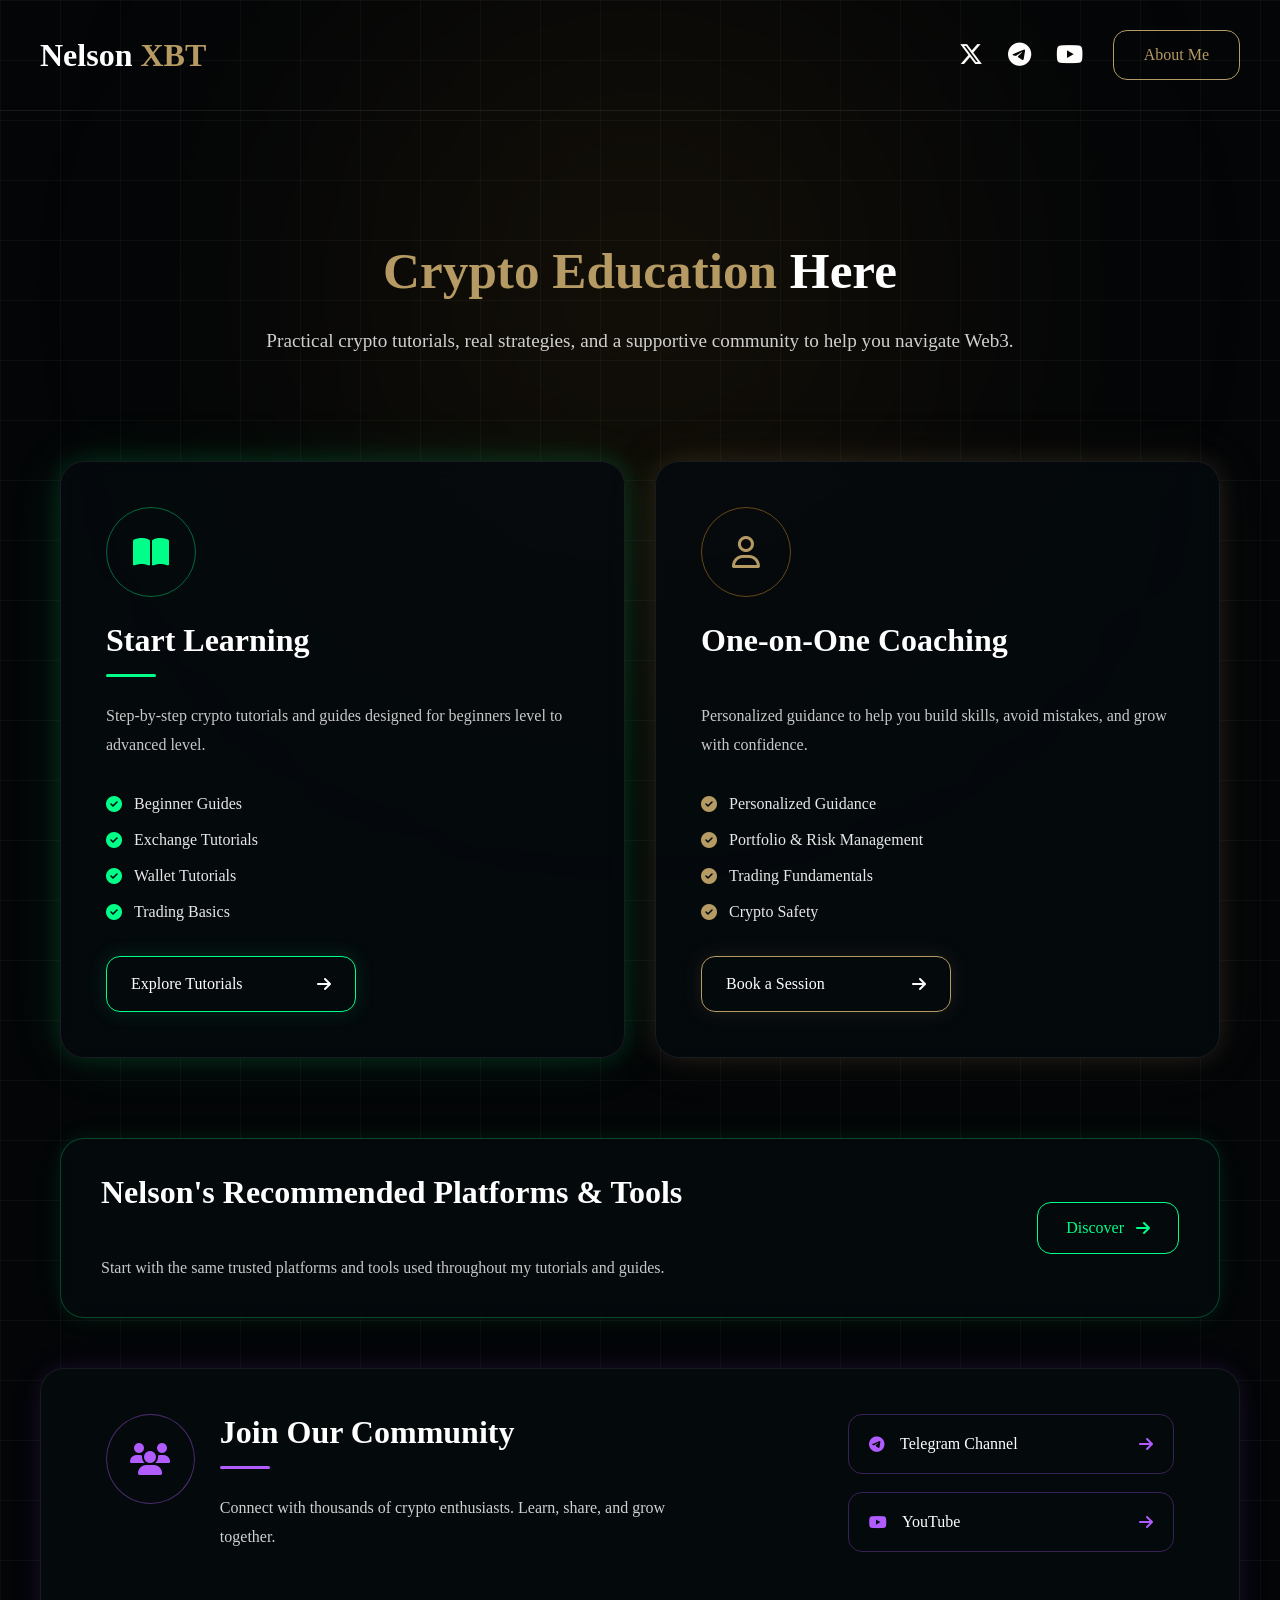
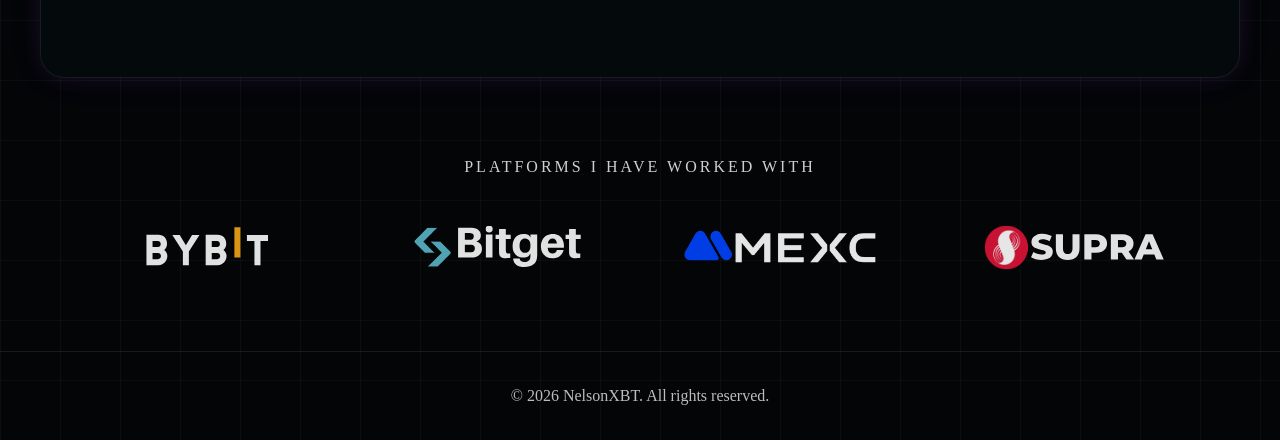
==== index.html @ bdee30c9 "Added recommended Platforms & Tools section" ====
<!DOCTYPE html>
<html lang="en">
<head>
    <meta charset="UTF-8">
    <meta name="viewport" content="width=device-width, initial-scale=1.0">
    <title>NelsonXBT</title>

    <!-- CSS -->
    <link rel="stylesheet" href="style.css">

    <!-- Font Awesome -->
    <link rel="stylesheet"
        href="https://cdnjs.cloudflare.com/ajax/libs/font-awesome/6.5.2/css/all.min.css">
</head>
<body>

    <!-- =========================
         HEADER
    ========================== -->
    <header class="header">

        <a href="index.html"><div class="logo">
            <span class="white">Nelson</span>
            <span class="gold">XBT</span>
        </div> 
    </a>

        <div class="header-right">

            <div class="social-icons">
                <a href="https://x.com/nelson_xbt" target="_blank"><i class="fa-brands fa-x-twitter"></i></a>
                <a href="Https://t.me/NelsonXBT" target="_blank"><i class="fa-brands fa-telegram"></i></a>
                <a href="https://www.youtube.com/@NelsonXBT" target="_blank"><i class="fa-brands fa-youtube"></i></a>
                <!-- <a href="#"><i class="fa-brands fa-discord"></i></a> -->
            </div>

            <a href="about.html" class="about-btn">About Me</a>

        </div>

    </header>



    <!-- =========================
         HERO SECTION
    ========================== -->
    <section class="hero">

        <div class="hero-content">

            <h1>
                <span class="gold">Crypto Education</span>
                <span class="white">Here</span>
            </h1>

            <p>
                Practical crypto tutorials, real strategies, and a supportive
                community to help you navigate Web3.
            </p>

        </div>

    </section>



    <!-- =========================
         FEATURES SECTION
    ========================== -->
    <section class="features">

        <!-- Learning Card -->
        <div class="feature-card learning-card">

            <div class="card-icon">
                <i class="fa-solid fa-book-open"></i>
            </div>

            <h2>Start Learning </h2>

            <div class="line green"></div>

            <p>
                Step-by-step crypto tutorials and guides designed for beginners level
                to advanced level.
            </p>

            <ul>

                <li>
                    <i class="fa-solid fa-circle-check"></i>
                    Beginner Guides
                </li>

                <li>
                    <i class="fa-solid fa-circle-check"></i>
                    Exchange Tutorials
                </li>

                <li>
                    <i class="fa-solid fa-circle-check"></i>
                    Wallet Tutorials
                </li>

                <li>
                    <i class="fa-solid fa-circle-check"></i>
                    Trading Basics
                </li>

            </ul>

            <a href="tutorials.html" class="card-btn green-btn">
                Explore Tutorials
                <i class="fa-solid fa-arrow-right"></i>
            </a>

        </div>



        <!-- Coaching Card -->
        <div class="feature-card coaching-card">

            <div class="card-icon">
                <i class="fa-regular fa-user"></i>
            </div>

            <h2>One-on-One Coaching</h2>

            <div class="line gold"></div>

            <p>
                Personalized guidance to help you build skills,
                avoid mistakes, and grow with confidence.
            </p>

            <ul>

                <li>
                    <i class="fa-solid fa-circle-check"></i>
                    Personalized Guidance
                </li>

                <li>
                    <i class="fa-solid fa-circle-check"></i>
                    Portfolio & Risk Management
                </li>

                <li>
                    <i class="fa-solid fa-circle-check"></i>
                    Trading Fundamentals
                </li>

                <li>
                    <i class="fa-solid fa-circle-check"></i>
                    Crypto Safety
                </li>

            </ul>

            <a href="coaching.html" class="card-btn gold-btn">
                Book a Session
                <i class="fa-solid fa-arrow-right"></i>
            </a>

        </div>

    </section>



<!-- =========================
     RECOMMENDED TOOLS
========================= -->

<section class="recommended-tools">

    <div class="tools-content">

        <div class="tools-text">

            <h2>Nelson's Recommended Platforms & Tools</h2>

            <div class="line gold-line"></div>

            <p>
                Start with the same trusted platforms and tools
                used throughout my tutorials and guides.
            </p>

        </div>

        <a href="#" class="tools-btn">
            Discover
            <i class="fa-solid fa-arrow-right"></i>
        </a>

    </div>

</section>




    <!-- =========================
         COMMUNITY SECTION
    ========================== -->
    <section class="community">

        <div class="community-left">

            <div class="community-icon">
                <i class="fa-solid fa-users"></i>
            </div>

            <div>

                <h2>Join Our Community</h2>

                <div class="line purple"></div>

                <p>
                    Connect with thousands of crypto enthusiasts.
                    Learn, share, and grow together.
                </p>

            </div>

        </div>



        <div class="community-links">

            <a href="https://t.me/NelsonxbtSpace" target="_blank" class="community-link">
                <span>
                    <i class="fa-brands fa-telegram"></i>
                    Telegram Channel
                </span>
                <i class="fa-solid fa-arrow-right"></i>
            </a>

            <!-- <a href="https://t.me/Nelsonxbt_Chatgroup" target="_blank" class="community-link">
                <span>
                    <i class="fa-brands fa-telegram"></i>
                    Telegram Group
                </span>
                <i class="fa-solid fa-arrow-right"></i>
            </a> -->

            <a href="https://www.youtube.com/@NelsonXBT" target="_blank" class="community-link">
                <span>
                    <i class="fa-brands fa-youtube"></i>
                    YouTube
                </span>
                <i class="fa-solid fa-arrow-right"></i>
            </a>

        </div>

    </section>



    <!-- =========================
         PARTNERS SECTION
    ========================== -->
    <section class="partners">

        <div class="partners-title">
            Platforms I Have Worked With
        </div>

        <div class="partners-logos">

            <img src="assets/partner_logos/Bybit.svg" alt="Bybit">

            <img src="assets/partner_logos/Bitget.svg" alt="Bitget">

            <img src="assets/partner_logos/Mexc.svg" alt="MEXC">

            <img src="assets/partner_logos/Supra.svg" alt="Supra">

        </div>

    </section>



    <!-- =========================
         FOOTER
    ========================== -->
    <footer class="footer">

        <p>
            © 2026 NelsonXBT. All rights reserved.
        </p>

    </footer>

</body>
</html>
---- style.css ----
/* =========================
   GOOGLE FONT
========================= */

@import url('https://fonts.googleapis.com/css2?family=Inter:wght@300;400;500;600;700;800;900&display=swap');


/* =========================
   RESET
========================= */

*{
    margin:0;
    padding:0;
    box-sizing:border-box;
}

html{
    scroll-behavior:smooth;
    max-width:100%;
    overflow-x:hidden;
}

body{
    background-color:#030507;
    background-image:
        linear-gradient(rgba(255,255,255,.03) 1px, transparent 1px),
        linear-gradient(90deg, rgba(255,255,255,.03) 1px, transparent 1px);

    background-size:60px 60px;
    overflow-x:hidden;
    color:#ffffff;
}



/* =========================
   VARIABLES
========================= */

:root{

    --gold:#b69a64;
    --green:#00ff88;
    --purple:#b15cff;

    --card-bg:#05090d;
    --border:#1b1f26;

}


/* =========================
   GENERAL
========================= */

a{
    text-decoration:none;
    color:white;
}

ul{
    list-style:none;
}

section{
    width:100%;
}

.line{
    width:50px;
    height:3px;
    margin:15px 0 25px;
    border-radius:100px;
}

.green{
    background:var(--green);
}

/* .gold{
    background:var(--gold);
} */

.purple{
    background:var(--purple);
}


/* =========================
   HEADER
========================= */

.header{

    width:100%;
    max-width:1400px;

    margin:auto;

    display:flex;
    justify-content:space-between;
    align-items:center;

    padding:30px 40px;

    border-bottom:1px solid rgba(255,255,255,.08);
}

.logo{
    font-size:2rem;
    font-weight:800;
}

.logo .white{
    color:white;
}

.logo .gold{
    color:var(--gold);
}

.header-right{

    display:flex;
    align-items:center;
    gap:30px;
}

.social-icons{
    display:flex;
    gap:25px;
}

.social-icons a{
    font-size:1.5rem;
    transition:.3s;
}

.social-icons a:hover{
    color:var(--gold);
}

.about-btn{

    padding:15px 30px;

    border:1px solid var(--gold);

    border-radius:14px;

    color:var(--gold);

    transition:.3s;
}

.about-btn:hover{

    background:var(--gold);
    color:#000;
}


/* =========================
   HERO
========================= */

.hero{

    min-height:350px;

    display:flex;
    align-items:center;
    justify-content:center;

    text-align:center;

    padding:60px 20px 30px;

    position:relative;
}

.hero::before{

    content:"";

    position:absolute;

    width:600px;
    height:600px;

    background:rgba(245,166,35,.08);

    filter:blur(150px);

    border-radius:50%;

    top:50%;
    left:50%;

    transform:translate(-50%,-50%);
    width:600px;
    height:600px;
}

.hero-content{

    max-width:850px;

    position:relative;
    z-index:2;
}



.hero h1{

    font-size:3.2rem;
    font-weight:800;
    line-height:1.1;

    margin-bottom:25px;
}

.hero h1 .gold{
    color:var(--gold);
    background:none;
}

.hero h1 .white{
    color:white;
}

.hero p{

    font-size:1.2rem;
    line-height:1.8;

    color:#d0d0d0;
}


/* =========================
   FEATURES
========================= */

.features{

    max-width:1200px;

    margin:auto;

    display:grid;

    grid-template-columns:1fr 1fr;

    gap:30px;

    padding:0 20px 80px;
}


.feature-card{

    background:rgba(6,10,14,.8);

    border:1px solid rgba(255,255,255,.08);

    border-radius:24px;

    padding:45px;

    backdrop-filter:blur(10px);
}

.learning-card{

    box-shadow:
    0 0 25px rgba(0,255,136,.15),
    0 0 60px rgba(0,255,136,.08);
}

.coaching-card{

    box-shadow:
    0 0 25px rgba(182,154,100,.15),
    0 0 60px rgba(182,154,100,.08);
}

.community{
    box-shadow:
    0 0 20px rgba(177,92,255,.10),
    0 0 40px rgba(177,92,255,.05);
}

.card-icon{

    width:90px;
    height:90px;

    border-radius:50%;

    display:flex;
    justify-content:center;
    align-items:center;

    font-size:2rem;

    margin-bottom:25px;
}

.learning-card .card-icon{

    border:1px solid rgba(0,255,136,.4);
    color:var(--green);
}

.coaching-card .card-icon{

    border:1px solid rgba(245,166,35,.4);
    color:var(--gold);
}

.feature-card h2{

    font-size:2rem;
    margin-bottom:10px;
}

.feature-card p{

    color:#c8c8c8;
    line-height:1.8;
}

.feature-card ul{

    margin:35px 0;
}

.feature-card li{

    margin-bottom:18px;

    display:flex;
    align-items:center;

    gap:12px;

    color:#e8e8e8;
}

.learning-card li i{
    color:var(--green);
}

.coaching-card li i{
    color:var(--gold);
}

.card-btn{

    display:flex;
    justify-content:space-between;
    align-items:center;

    width:250px;

    padding:18px 24px;

    border-radius:14px;

    transition:.3s;
}

.green-btn{

    border:1px solid var(--green);
    box-shadow:
        0 0 20px rgba(0,255,136,.15);
}

.gold-btn{

    border:1px solid var(--gold);
    box-shadow:
        0 0 20px rgba(182,154,100,.15);
}

.card-btn:hover{
    transform:translateY(-3px);
}



/* =========================
   RECOMMENDED TOOLS
========================= */

.recommended-tools{

    max-width:1200px;

    margin:0 auto 50px;

    padding:0 20px;
}

.tools-content{

    display:flex;
    justify-content:space-between;
    align-items:center;
    gap:30px;

    padding:35px 40px;

    background:rgba(6,10,14,.8);

    border:1px solid rgba(0,255,136,.25);

    border-radius:24px;

    box-shadow:
        0 0 18px rgba(0,255,136,.08),
        0 0 35px rgba(0,255,136,.04);
    backdrop-filter:blur(10px);

    transition:.3s;
}

.tools-content:hover{

    transform:translateY(-3px);

    box-shadow:
        0 0 25px rgba(182,154,100,.12),
        0 0 50px rgba(182,154,100,.06);
}

.tools-text h2{

    font-size:2rem;

    margin-bottom:10px;
}

.green-line{
    background:var(--green);
}

.tools-text p{

    color:#c8c8c8;

    line-height:1.8;

    max-width:600px;
}

.tools-btn{

    display:flex;
    align-items:center;
    gap:12px;

    padding:16px 28px;

    border:1px solid var(--green);

    border-radius:14px;

    color:var(--green);

    white-space:nowrap;

    transition:.3s;
}

.tools-btn:hover{

    transform:translateY(-3px);

    box-shadow:
        0 0 15px rgba(0,255,136,.12);
}



/* =========================
   COMMUNITY
========================= */

.community{

    max-width:1200px;

    margin:auto;

    display:flex;
    justify-content:space-between;
    gap:40px;

    padding:0 20px 80px;

    background:rgba(6,10,14,.8);

    border:1px solid rgba(255,255,255,.08);

    border-radius:24px;
}

.community-left{

    display:flex;
    gap:25px;

    align-items:flex-start;

    padding:45px;
}

.community-icon{

    width:90px;
    height:90px;

    border-radius:50%;

    border:1px solid rgba(177,92,255,.4);

    color:var(--purple);

    display:flex;
    justify-content:center;
    align-items:center;

    font-size:2rem;
}

.community-left h2{

    font-size:2rem;
    margin-bottom:10px;
}

.community-left p{

    color:#d0d0d0;
    line-height:1.8;
}

.community-links{

    width:420px;

    padding:45px;

    display:flex;
    flex-direction:column;
    gap:18px;
}

.community-link{

    display:flex;
    justify-content:space-between;
    align-items:center;

    padding:20px;

    border-radius:14px;

    border:1px solid rgba(177,92,255,.3);
}

.community-link span{

    display:flex;
    align-items:center;
    gap:15px;
}

.community-link i{
    color:var(--purple);
}

.community-link{
    transition:.3s;
}

.community-link:hover{
    transform:translateY(-3px);
    box-shadow:
        0 0 15px rgba(177,92,255,.12);
}

/* =========================
   PARTNERS
========================= */

.partners{

    max-width:1200px;

    margin:auto;

    text-align:center;

    padding:80px 20px;
}

.partners-title{

    text-transform:uppercase;

    letter-spacing:3px;

    color:#cfcfcf;

    margin-bottom:50px;
}

.partners-logos{
    display:flex;
    justify-content:center;
    align-items:center;
    gap:80px;
    flex-wrap:wrap;
}

.partners-logos img{
    height:45px;
    width:auto;
    opacity:.9;
    transition:.3s;
}

.partners-logos img:hover{
    opacity:1;
    transform:translateY(-2px);
}


/* =========================
   FOOTER
========================= */

.footer{

    text-align:center;

    padding:35px 20px;

    border-top:1px solid rgba(255,255,255,.08);

    color:#bdbdbd;
}


/* =========================
   MOBILE
========================= */

@media(max-width:900px){

    .header{

        flex-direction:column;
        gap:25px;
    }

    .features{

        grid-template-columns:1fr;
    }

    .community{

        flex-direction:column;
    }

    .community-links{
        width:100%;
    }

    .hero h1{
        font-size:3rem;
    }
}

@media(max-width:600px){

    /* HEADER */

    .header{
    width:100%;
    padding:20px 10px;
}

    .logo{
        font-size:1.8rem;
    }

    .header-right{
        gap:15px;
    }

    .social-icons{
        gap:12px;
    }

    .social-icons a{
        font-size:1rem;
    }

    .about-btn{
        padding:10px 20px;
        font-size:.9rem;
    }


    /* HERO */


.hero{
    overflow:hidden;
}

.hero::before{
    width:350px;
    height:350px;
}
    .hero h1{
        font-size:2.2rem;
    }

    .hero p{
        font-size:.95rem;
        line-height:1.6;
    }


    /* CARDS */

    .features{
    width:calc(100% - 30px);
    margin:auto;
}

    .feature-card{
        padding:25px;
    }

    .feature-card h2{
        font-size:1.8rem;
    }

    .card-icon{
        width:70px;
        height:70px;
        font-size:1.5rem;
    }

    /* Prevent overflow */
    .card-btn{
        width:100%;
    }


.recommended-tools{
    width:calc(100% - 30px);
    padding:0;
}

.tools-content{

    flex-direction:column;

    align-items:flex-start;

    padding:25px;
}

.tools-text h2{
    font-size:1.6rem;
}

.tools-text p{
    font-size:.95rem;
    line-height:1.6;
}

.tools-btn{
    width:100%;
    justify-content:center;
}




    /* COMMUNITY */

    .community{
    width:calc(100% - 30px);
    margin:0 auto;
    padding:0;
}

    .community-left{
        padding:25px;
        flex-direction:column;
    }

    .community-links{
        width:100%;
        padding:25px;
    }

    .community-link{
        padding:15px;
        font-size:.9rem;
    }


    /* PARTNERS */

    .partners{
        padding:50px 15px;
    }

    .partners-title{
        font-size:.7rem;
        letter-spacing:2px;
        margin-bottom:30px;
    }

    .partners-logos{
        gap:15px;
        flex-wrap:nowrap;
        justify-content:center;
    }

    .partners-logos img{
        height:24px;
        max-width:65px;
    }


    /* FOOTER */

    .footer{
        font-size:.8rem;
        padding:20px 10px;
    }
}

/* *{
    outline:1px solid red;
} */
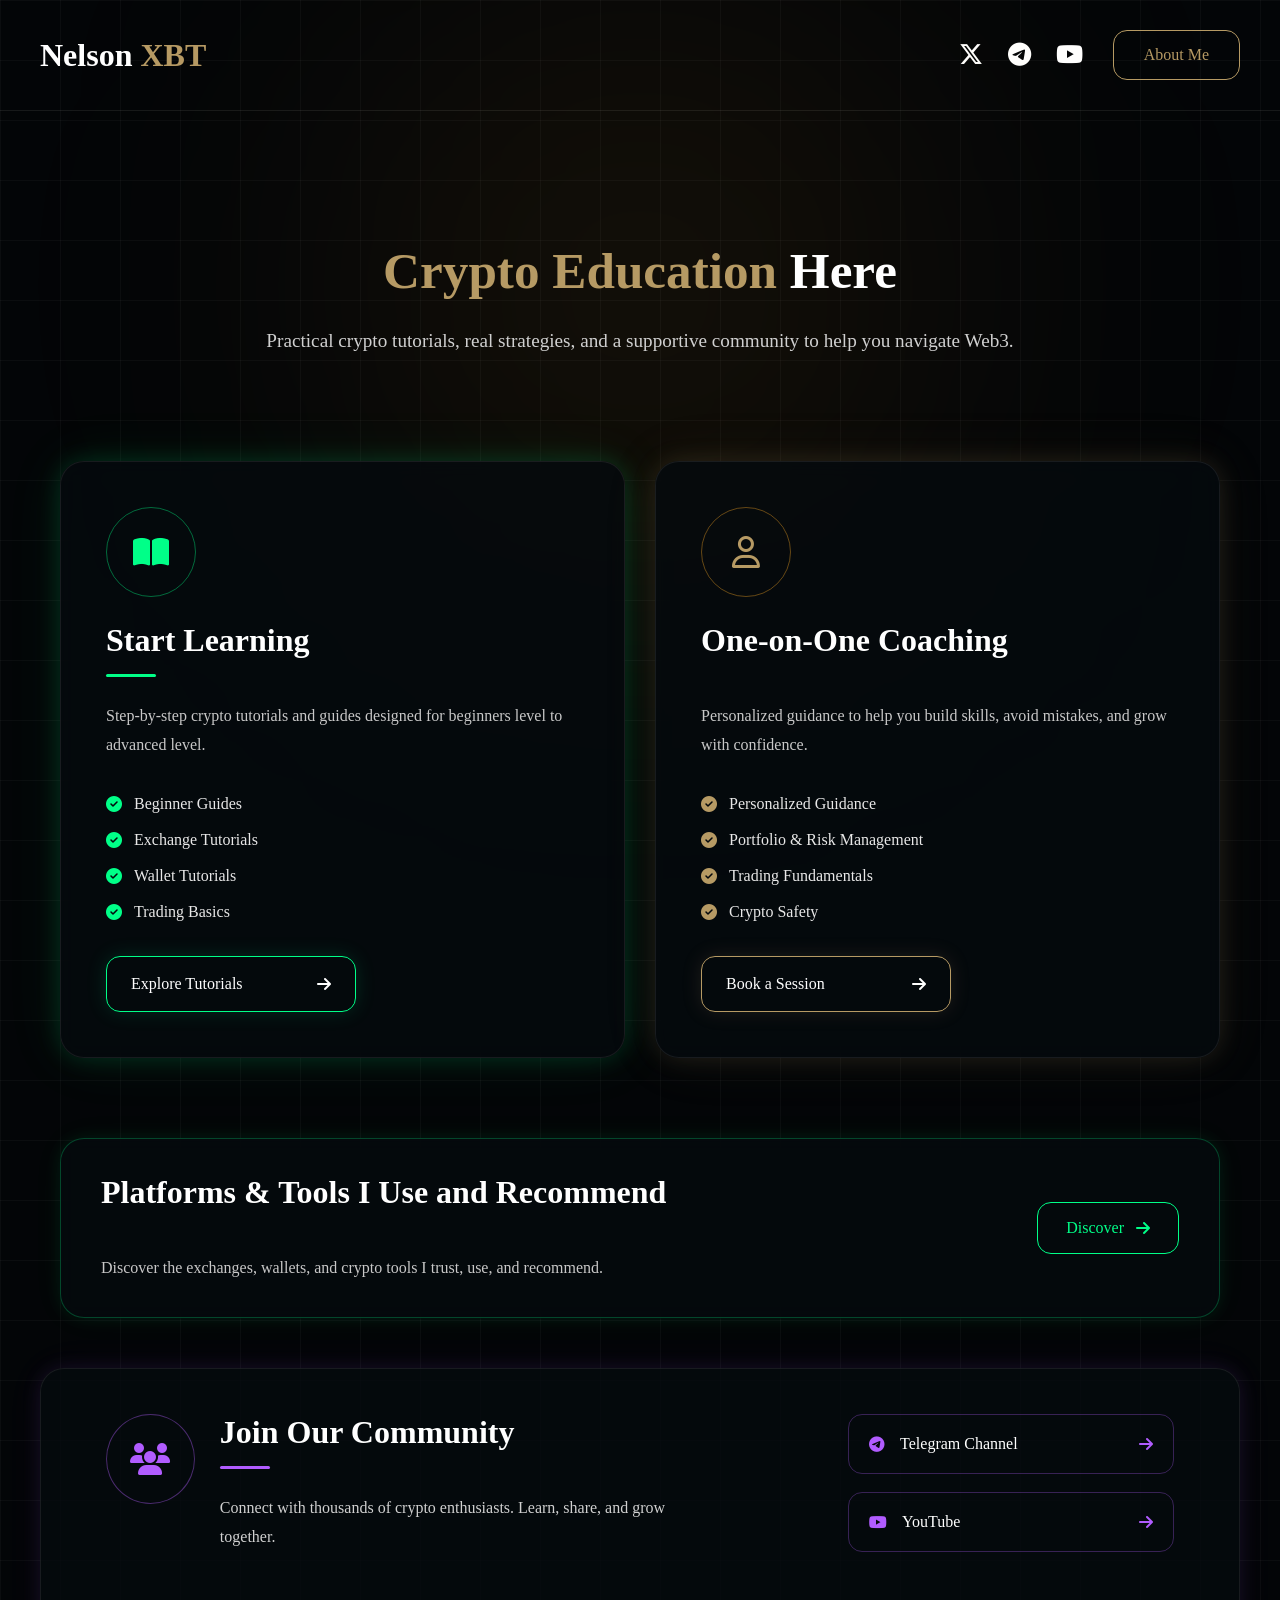
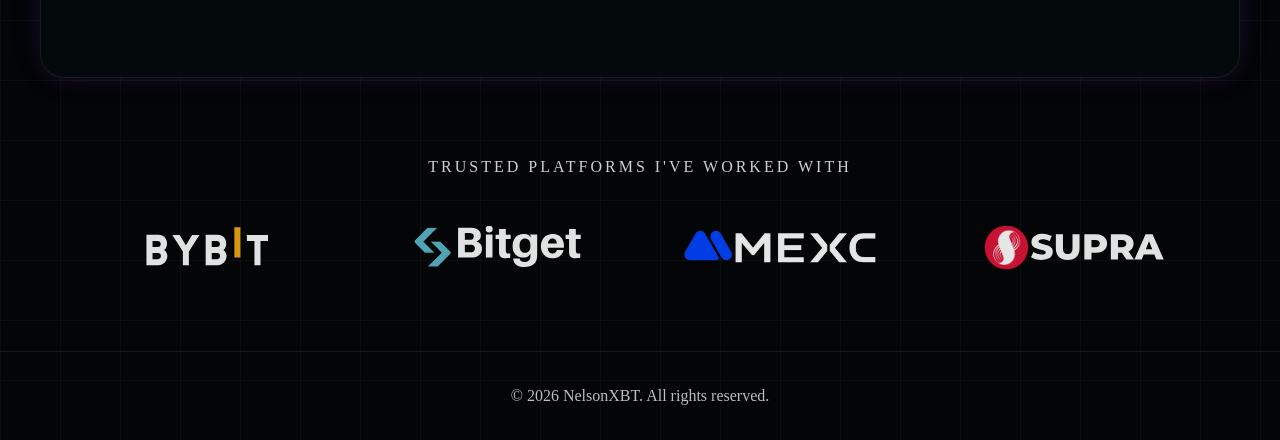
==== commit 41129d7a: "Update index.html" ====
--- a/index.html
+++ b/index.html
@@ -180,13 +180,13 @@
 
         <div class="tools-text">
 
-            <h2>Nelson's Recommended Platforms & Tools</h2>
+            <h2>Platforms & Tools I Use and Recommend</h2>
 
             <div class="line gold-line"></div>
 
             <p>
-                Start with the same trusted platforms and tools
-                used throughout my tutorials and guides.
+                Discover the exchanges, wallets, and crypto tools
+                I trust, use, and recommend.
             </p>
 
         </div>
@@ -269,7 +269,7 @@
     <section class="partners">
 
         <div class="partners-title">
-            Platforms I Have Worked With
+            Trusted Platforms I've Worked With
         </div>
 
         <div class="partners-logos">
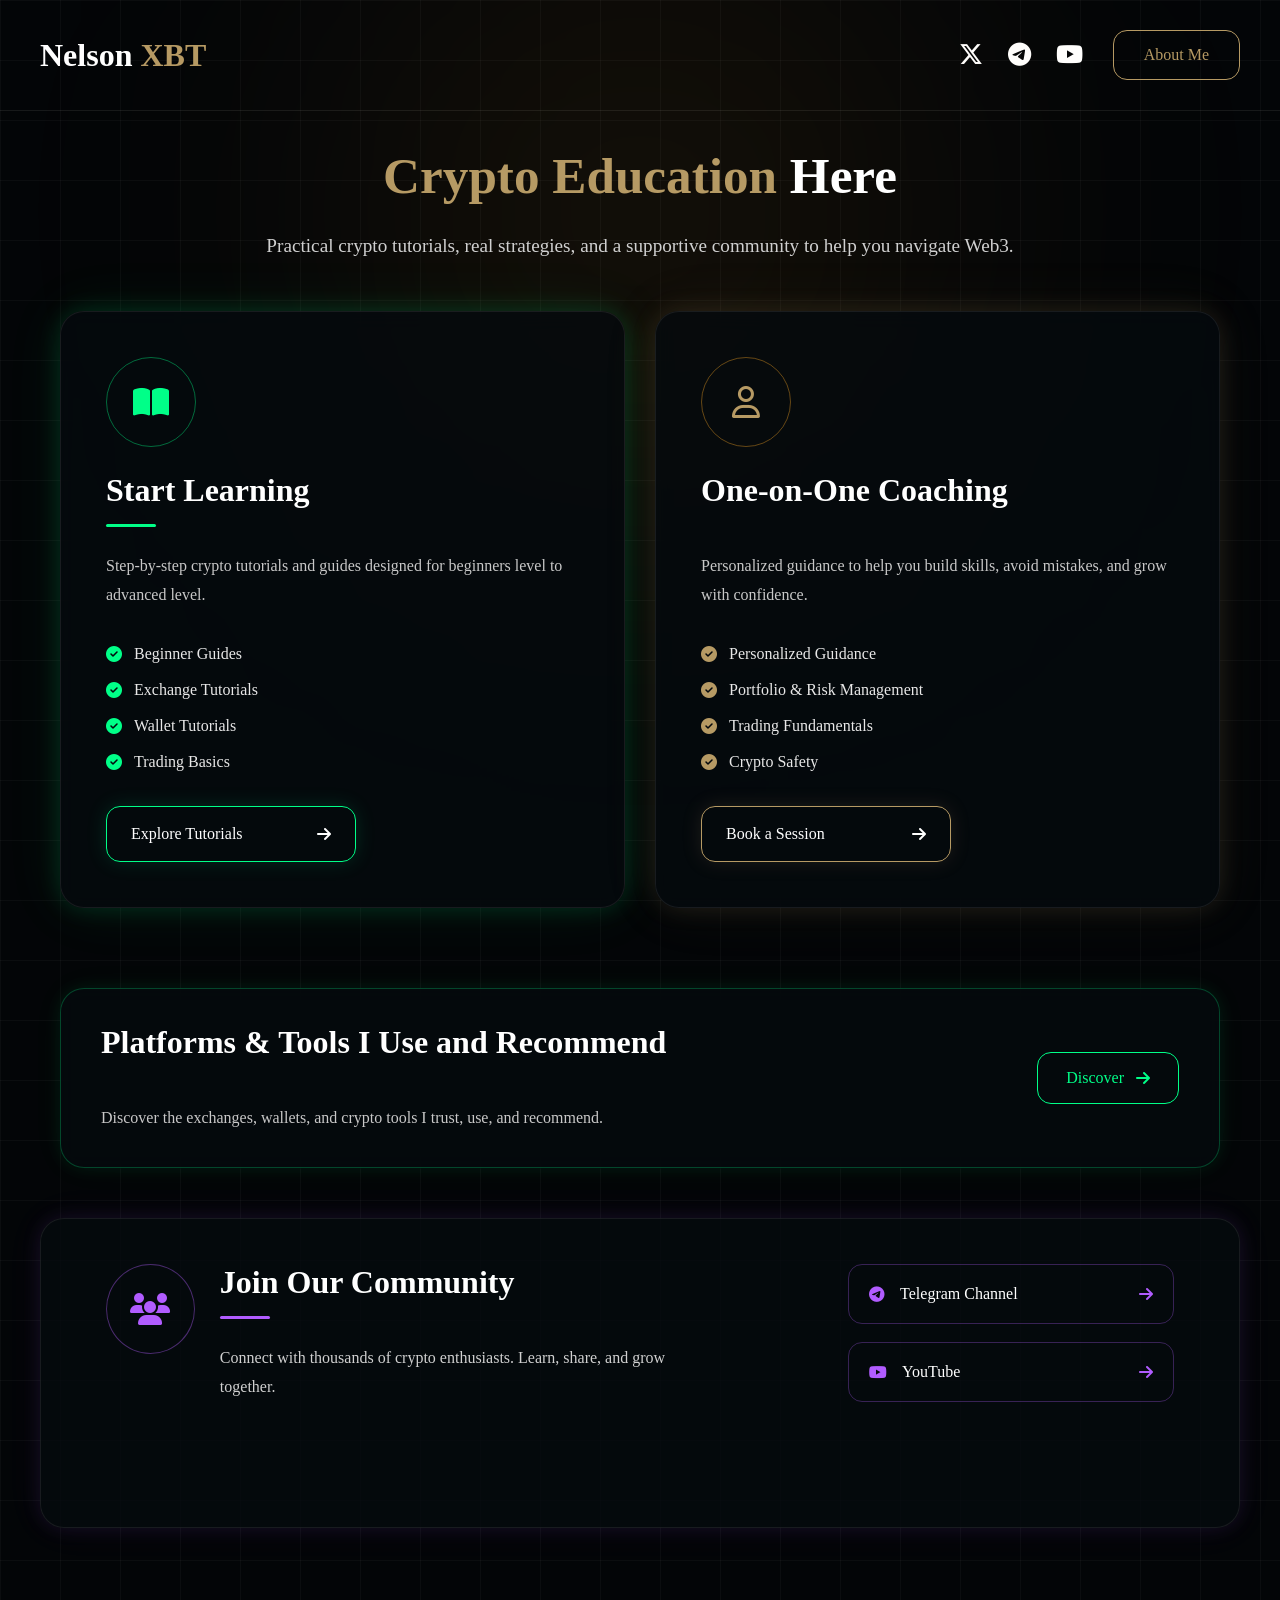
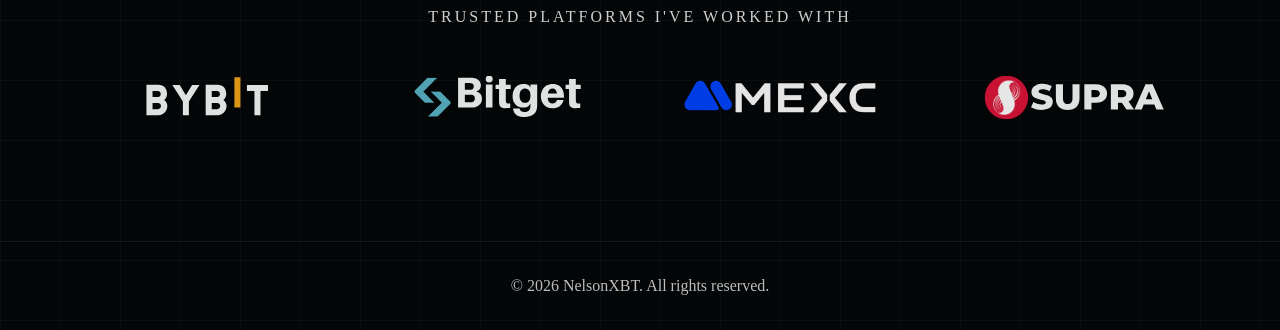
==== commit 1727db48: "Added favicons" ====
--- a/index.html
+++ b/index.html
@@ -7,6 +7,7 @@
 
     <!-- CSS -->
     <link rel="stylesheet" href="style.css">
+    <link rel="icon" type="image/png" href="assets/nelsonxbt-favicon.png">
 
     <!-- Font Awesome -->
     <link rel="stylesheet"
@@ -191,7 +192,7 @@
 
         </div>
 
-        <a href="#" class="tools-btn">
+        <a href="platforms.html" class="tools-btn">
             Discover
             <i class="fa-solid fa-arrow-right"></i>
         </a>
--- a/style.css
+++ b/style.css
@@ -167,7 +167,7 @@
 
 .hero{
 
-    min-height:350px;
+    min-height:200px;
 
     display:flex;
     align-items:center;
@@ -175,7 +175,7 @@
 
     text-align:center;
 
-    padding:60px 20px 30px;
+    padding:30px 10px 40px;
 
     position:relative;
 }
@@ -655,6 +655,7 @@
     border-top:1px solid rgba(255,255,255,.08);
 
     color:#bdbdbd;
+     margin-top:40px;
 }
 
 
@@ -725,6 +726,7 @@
 
 .hero{
     overflow:hidden;
+    
 }
 
 .hero::before{
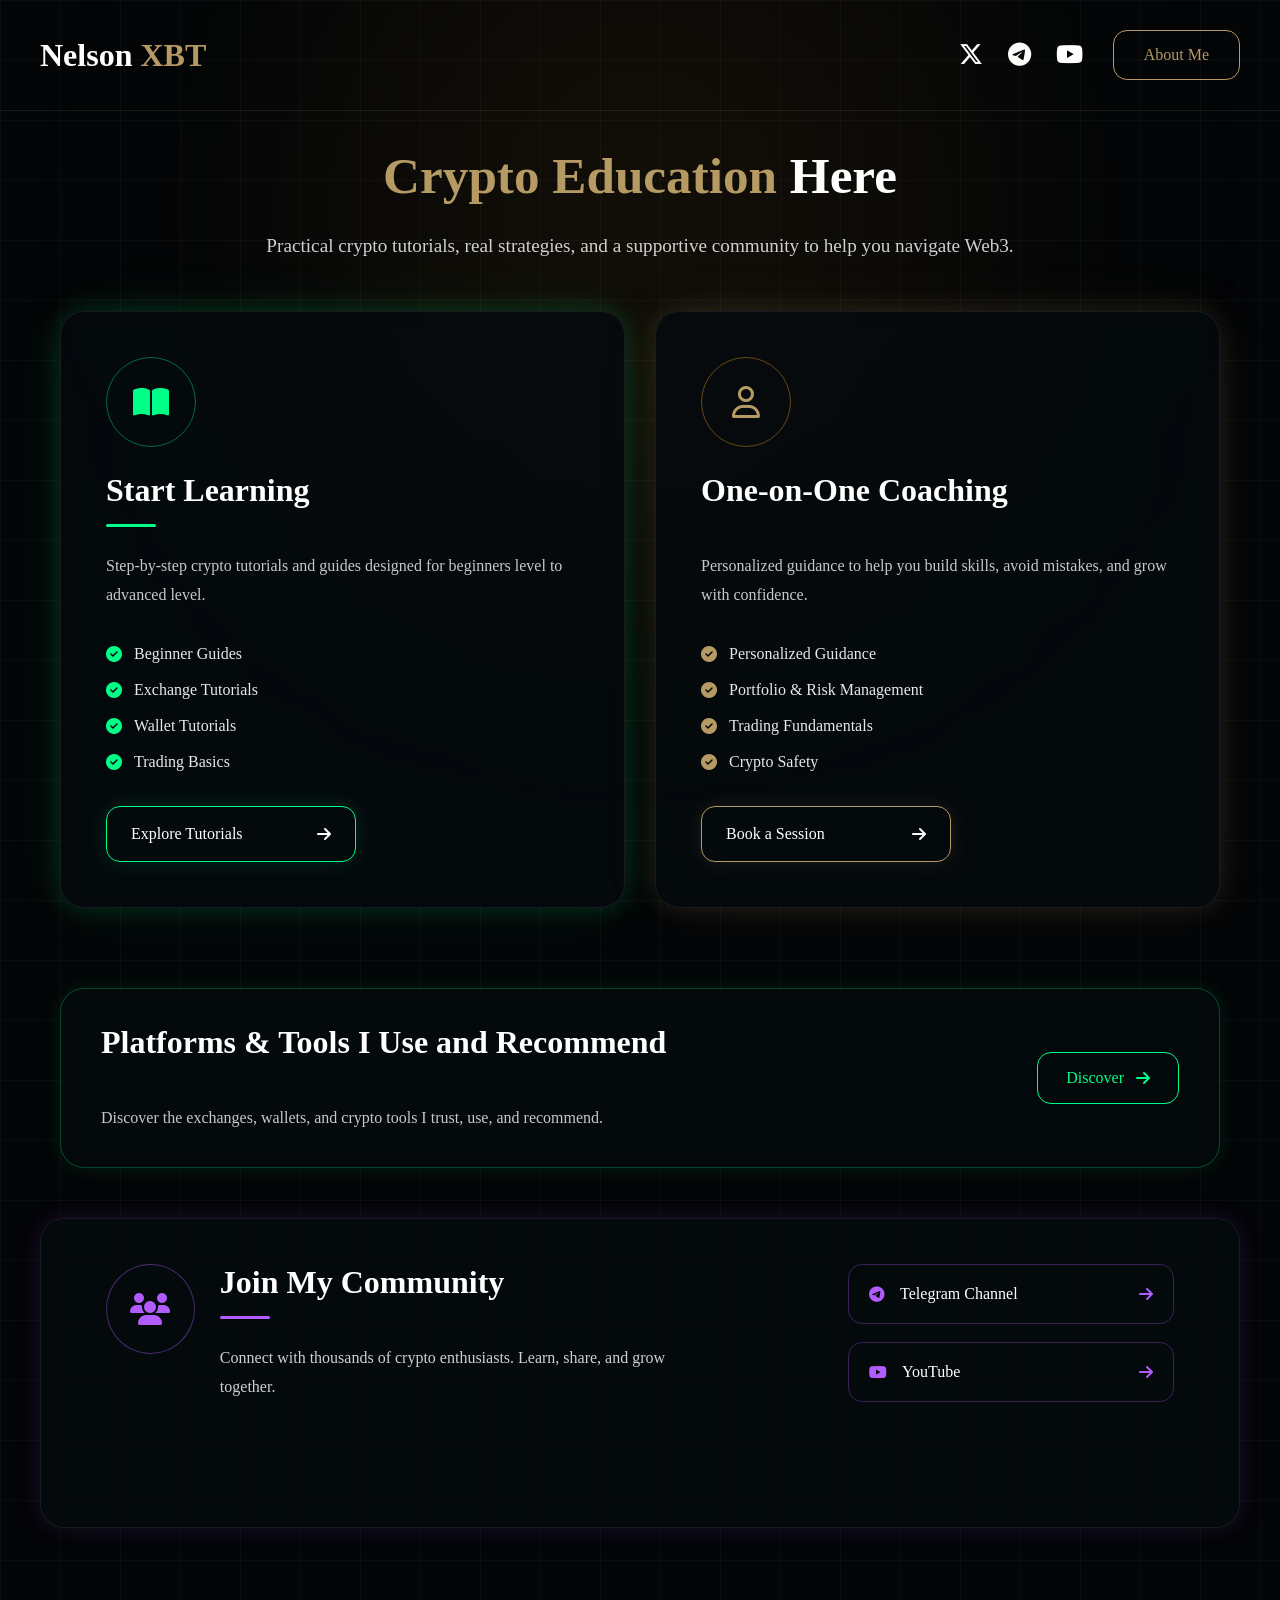
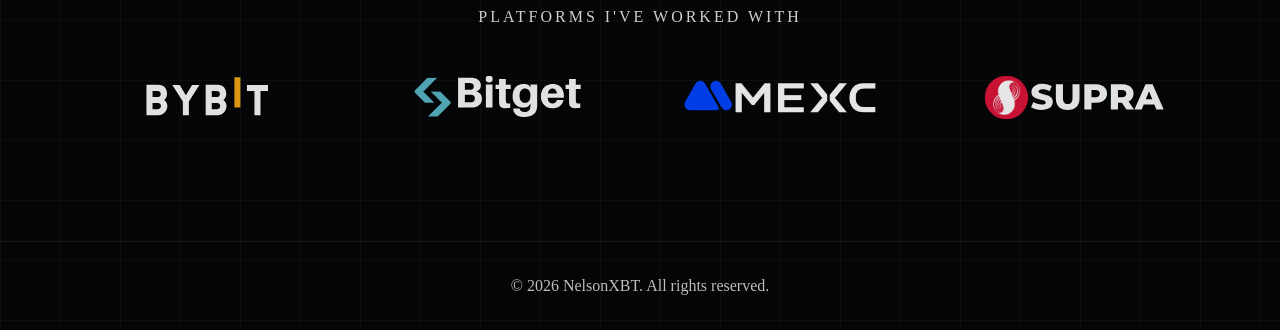
==== commit c470527e: "Modified texts" ====
--- a/index.html
+++ b/index.html
@@ -217,7 +217,7 @@
 
             <div>
 
-                <h2>Join Our Community</h2>
+                <h2>Join My Community</h2>
 
                 <div class="line purple"></div>
 
@@ -270,7 +270,7 @@
     <section class="partners">
 
         <div class="partners-title">
-            Trusted Platforms I've Worked With
+            PLATFORMS I'VE WORKED WITH
         </div>
 
         <div class="partners-logos">
--- a/style.css
+++ b/style.css
@@ -726,6 +726,7 @@
 
 .hero{
     overflow:hidden;
+    min-height:300px;
     
 }
 
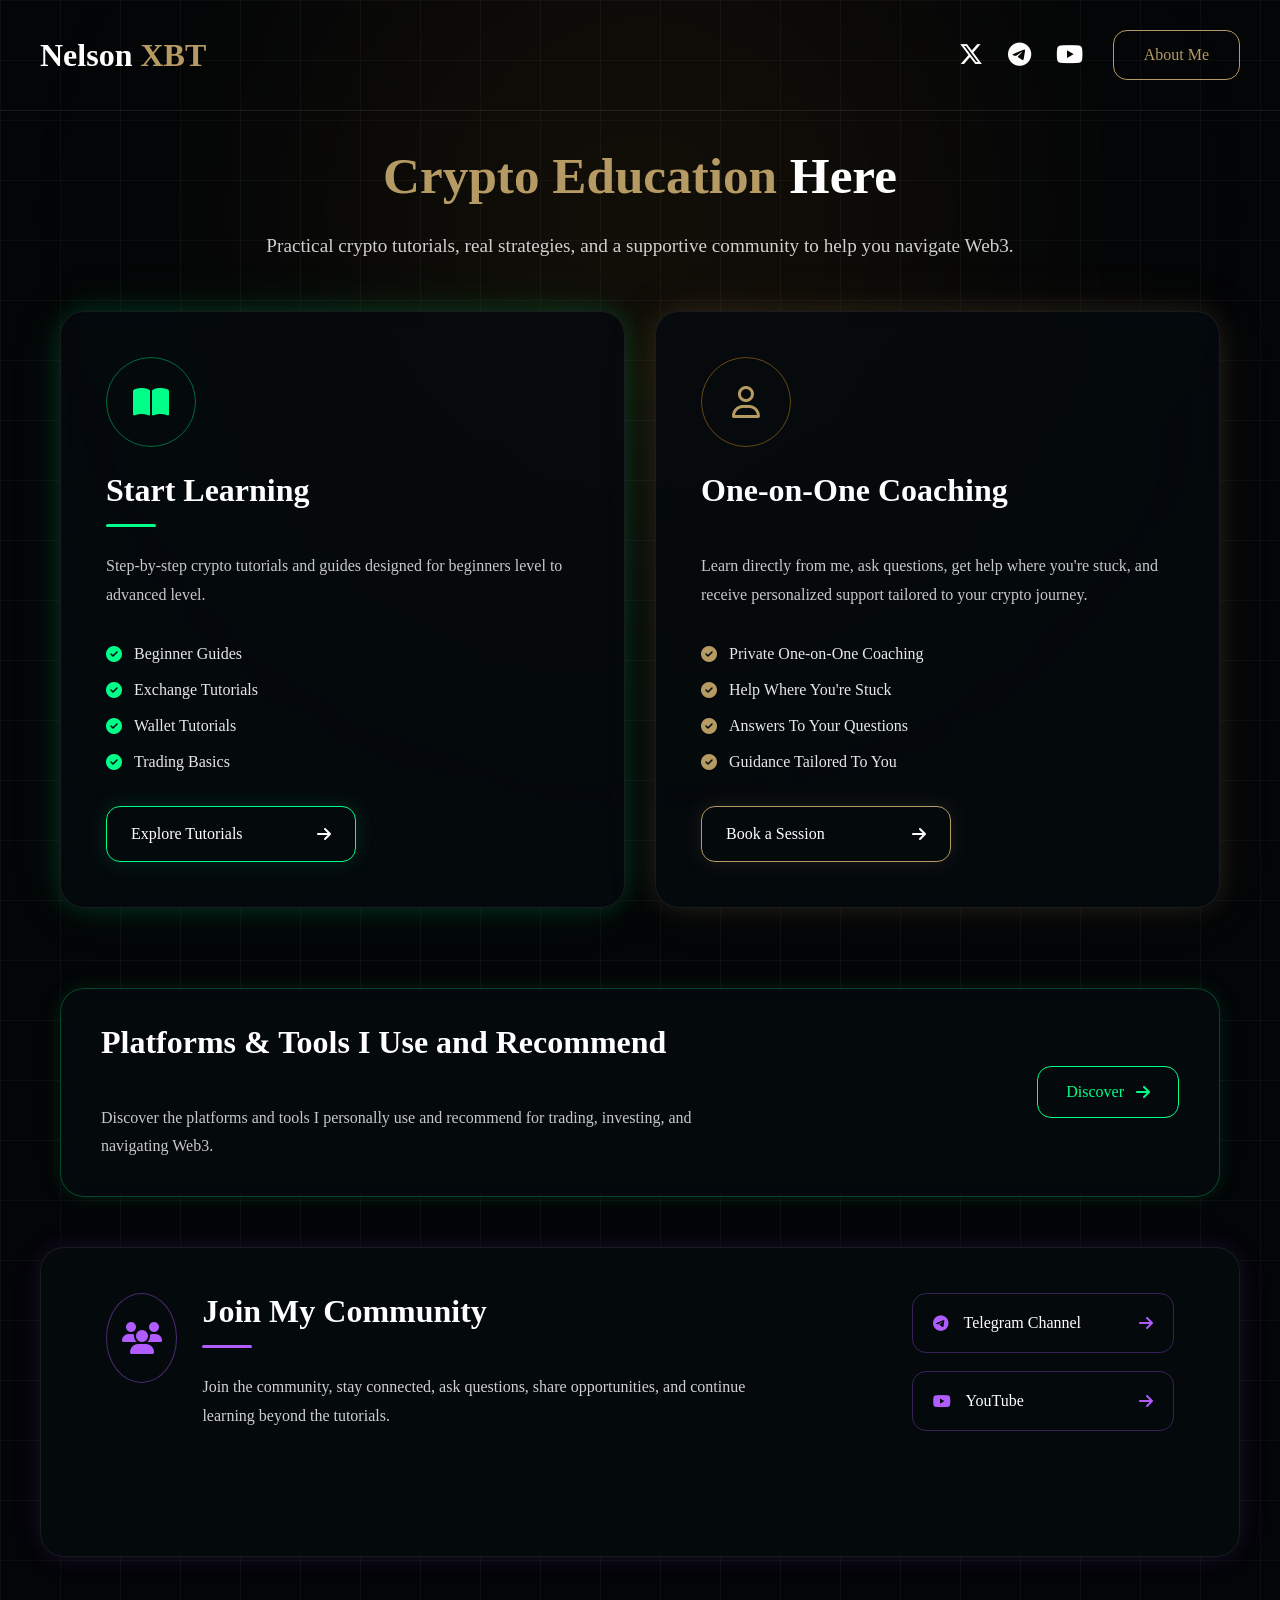
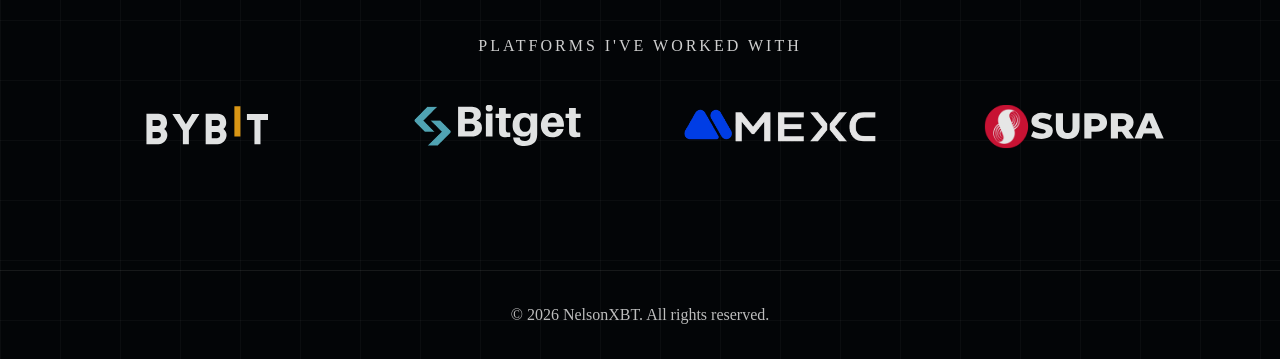
==== commit a766dfa8: "Text adjustment" ====
--- a/index.html
+++ b/index.html
@@ -132,30 +132,29 @@
             <div class="line gold"></div>
 
             <p>
-                Personalized guidance to help you build skills,
-                avoid mistakes, and grow with confidence.
+                Learn directly from me, ask questions, get help where you're stuck, and receive personalized support tailored to your crypto journey.
             </p>
 
             <ul>
 
                 <li>
                     <i class="fa-solid fa-circle-check"></i>
-                    Personalized Guidance
-                </li>
-
-                <li>
-                    <i class="fa-solid fa-circle-check"></i>
-                    Portfolio & Risk Management
-                </li>
-
-                <li>
-                    <i class="fa-solid fa-circle-check"></i>
-                    Trading Fundamentals
-                </li>
-
-                <li>
-                    <i class="fa-solid fa-circle-check"></i>
-                    Crypto Safety
+                    Private One-on-One Coaching
+                </li>
+
+                <li>
+                    <i class="fa-solid fa-circle-check"></i>
+                    Help Where You're Stuck
+                </li>
+
+                <li>
+                    <i class="fa-solid fa-circle-check"></i>
+                    Answers To Your Questions
+                </li>
+
+                <li>
+                    <i class="fa-solid fa-circle-check"></i>
+                    Guidance Tailored To You
                 </li>
 
             </ul>
@@ -186,8 +185,7 @@
             <div class="line gold-line"></div>
 
             <p>
-                Discover the exchanges, wallets, and crypto tools
-                I trust, use, and recommend.
+                Discover the platforms and tools I personally use and recommend for trading, investing, and navigating Web3.
             </p>
 
         </div>
@@ -222,8 +220,7 @@
                 <div class="line purple"></div>
 
                 <p>
-                    Connect with thousands of crypto enthusiasts.
-                    Learn, share, and grow together.
+                    Join the community, stay connected, ask questions, share opportunities, and continue learning beyond the tutorials.
                 </p>
 
             </div>
